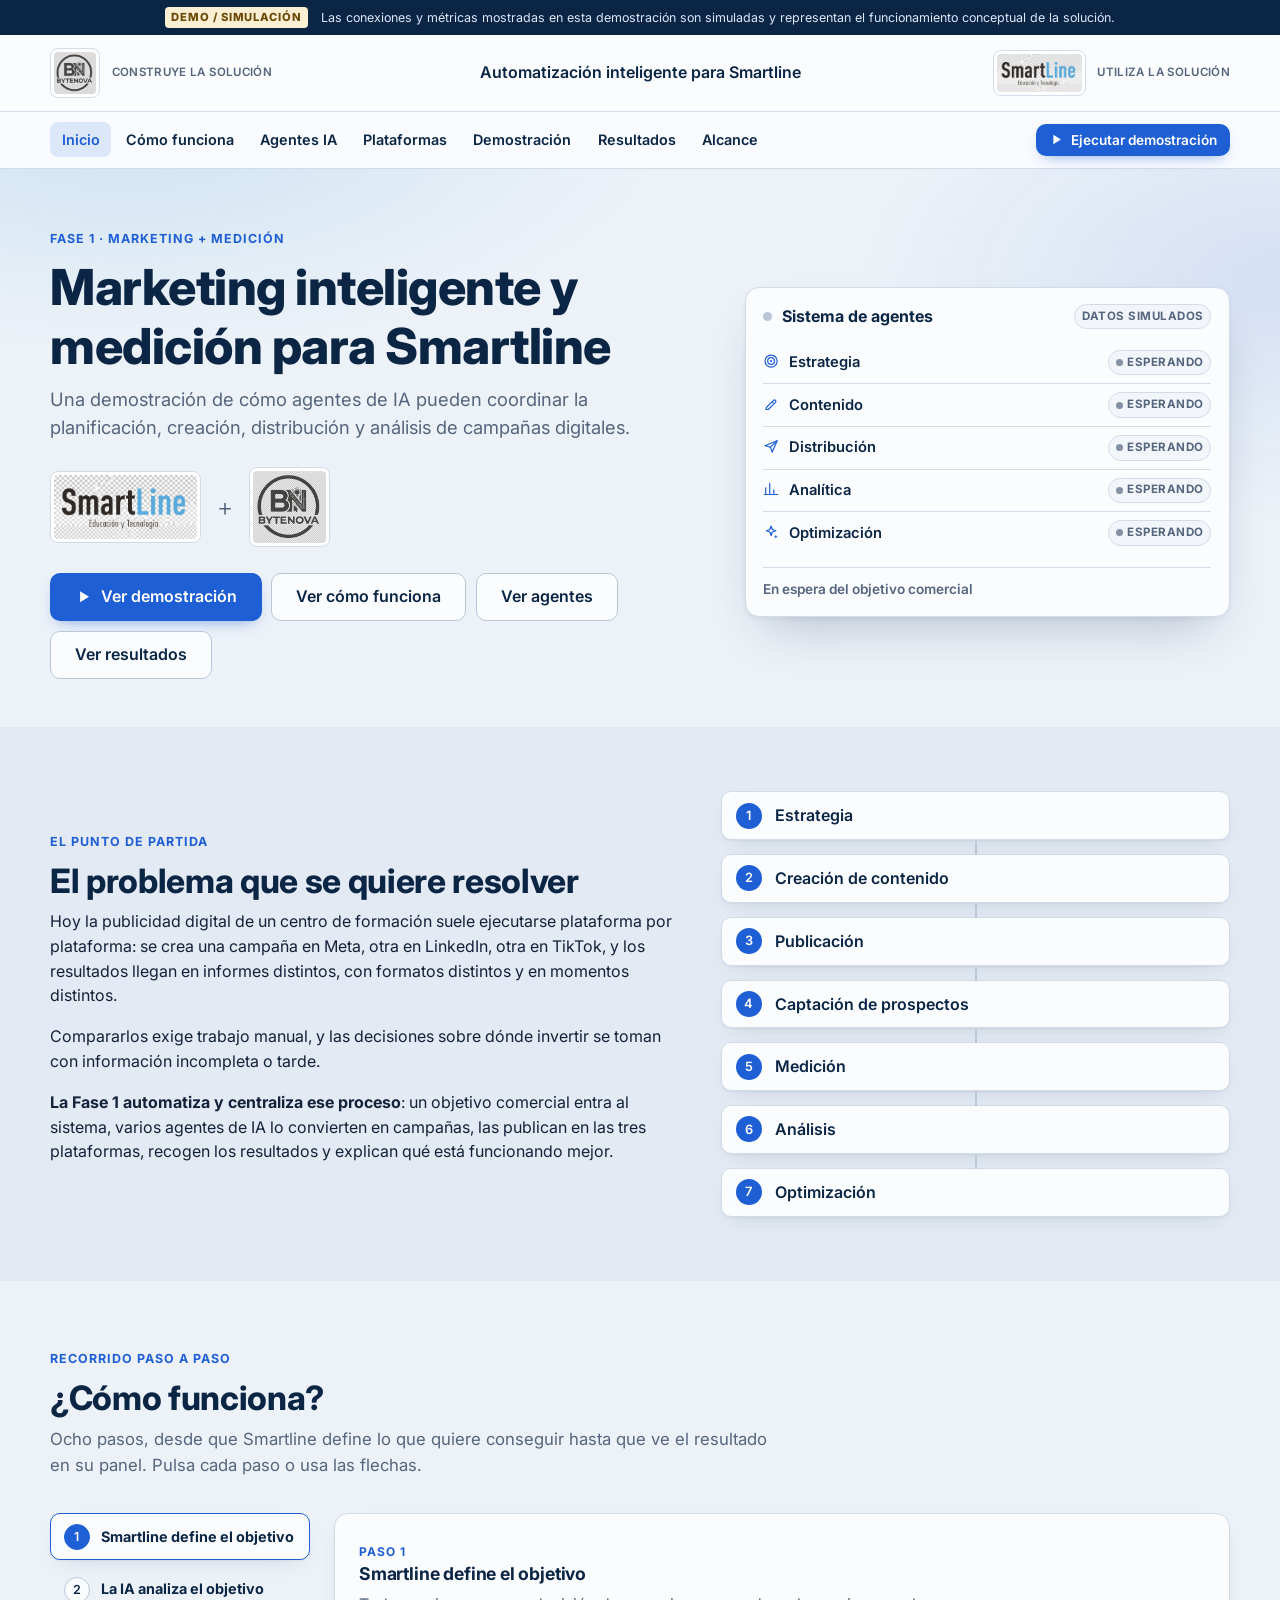
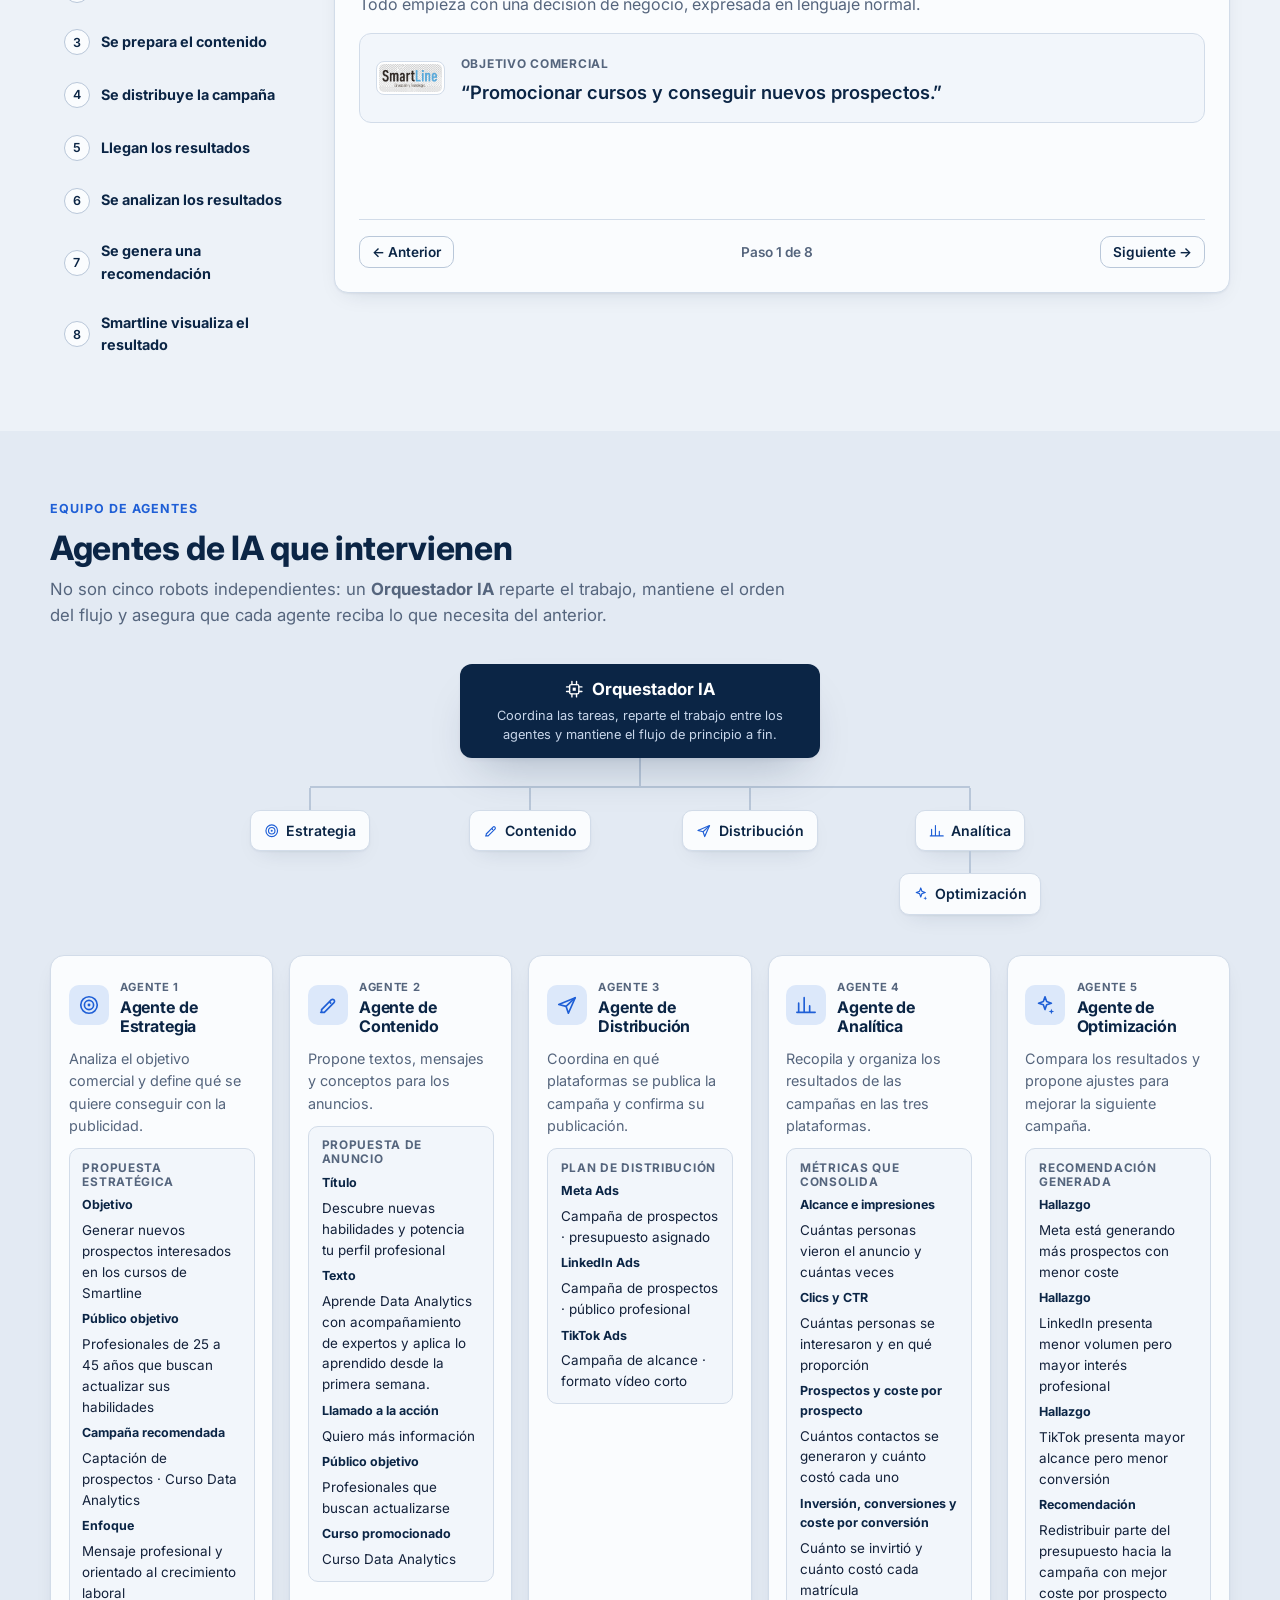
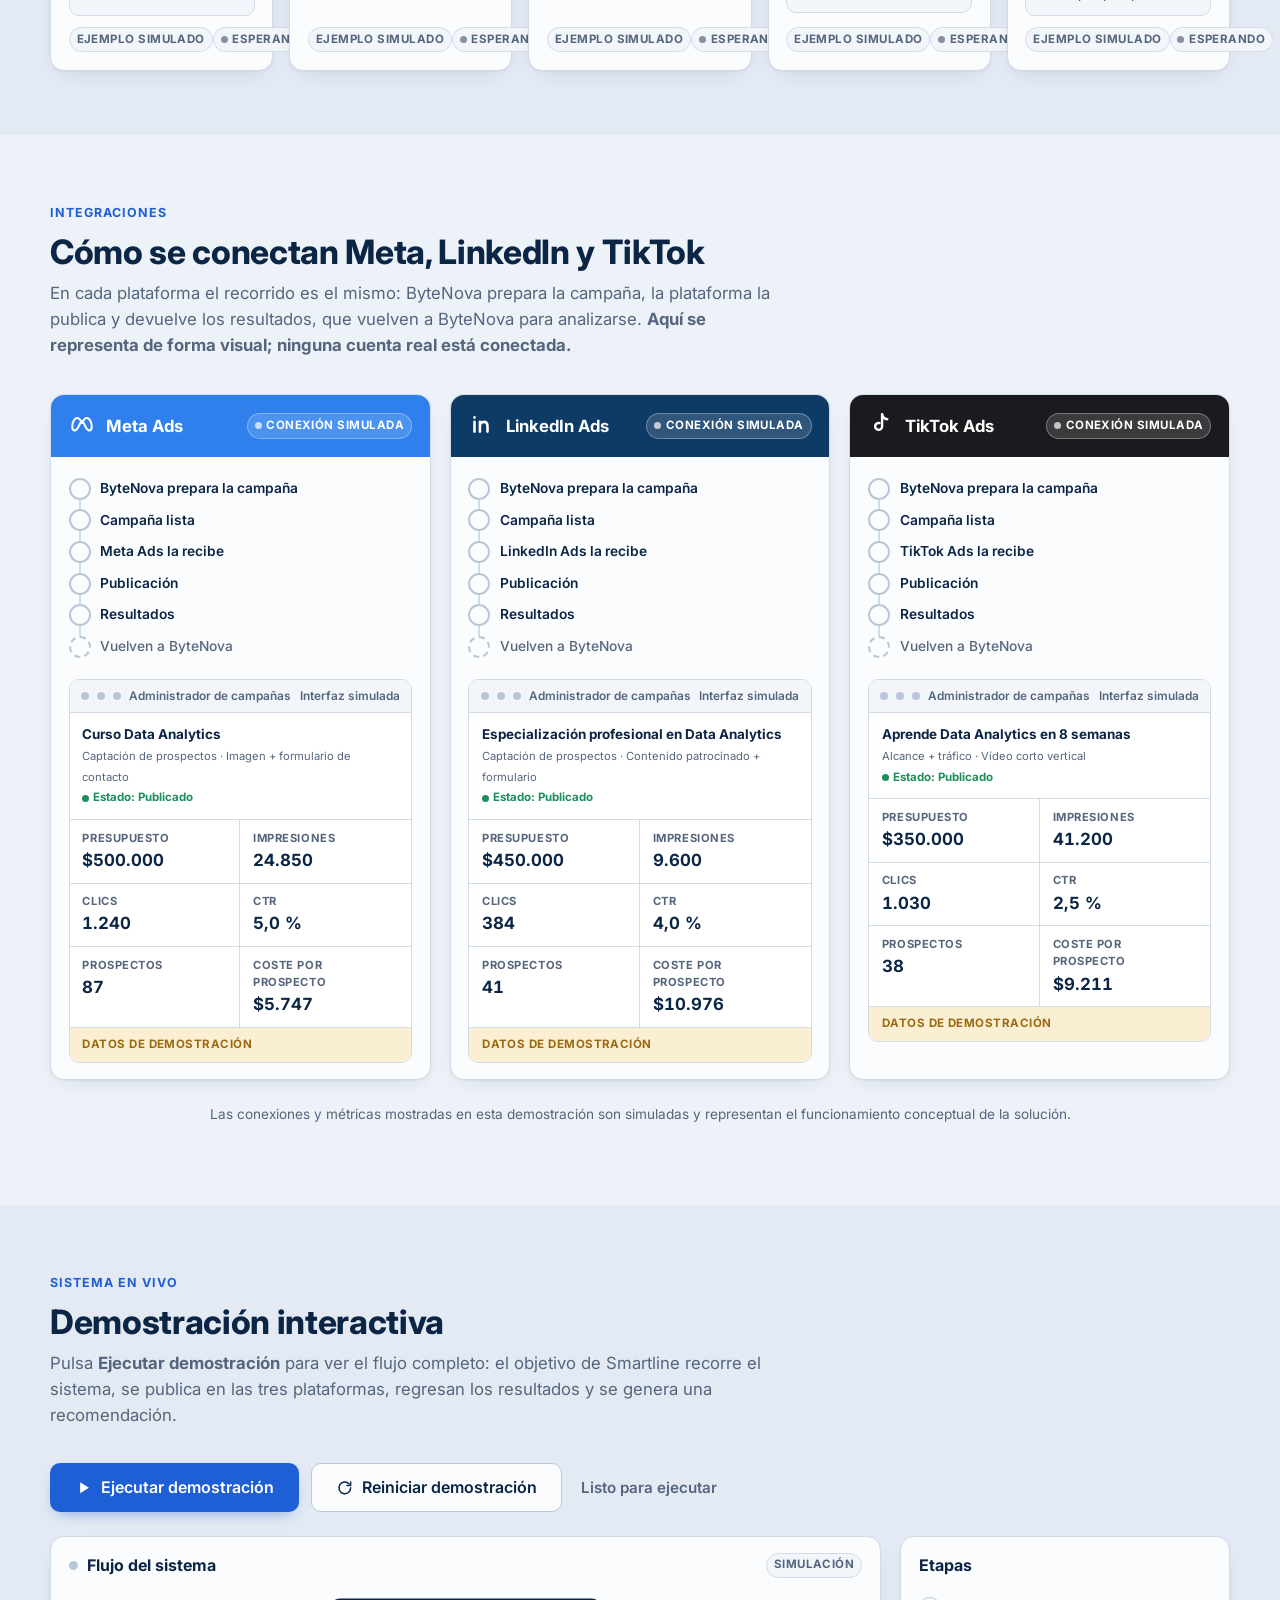
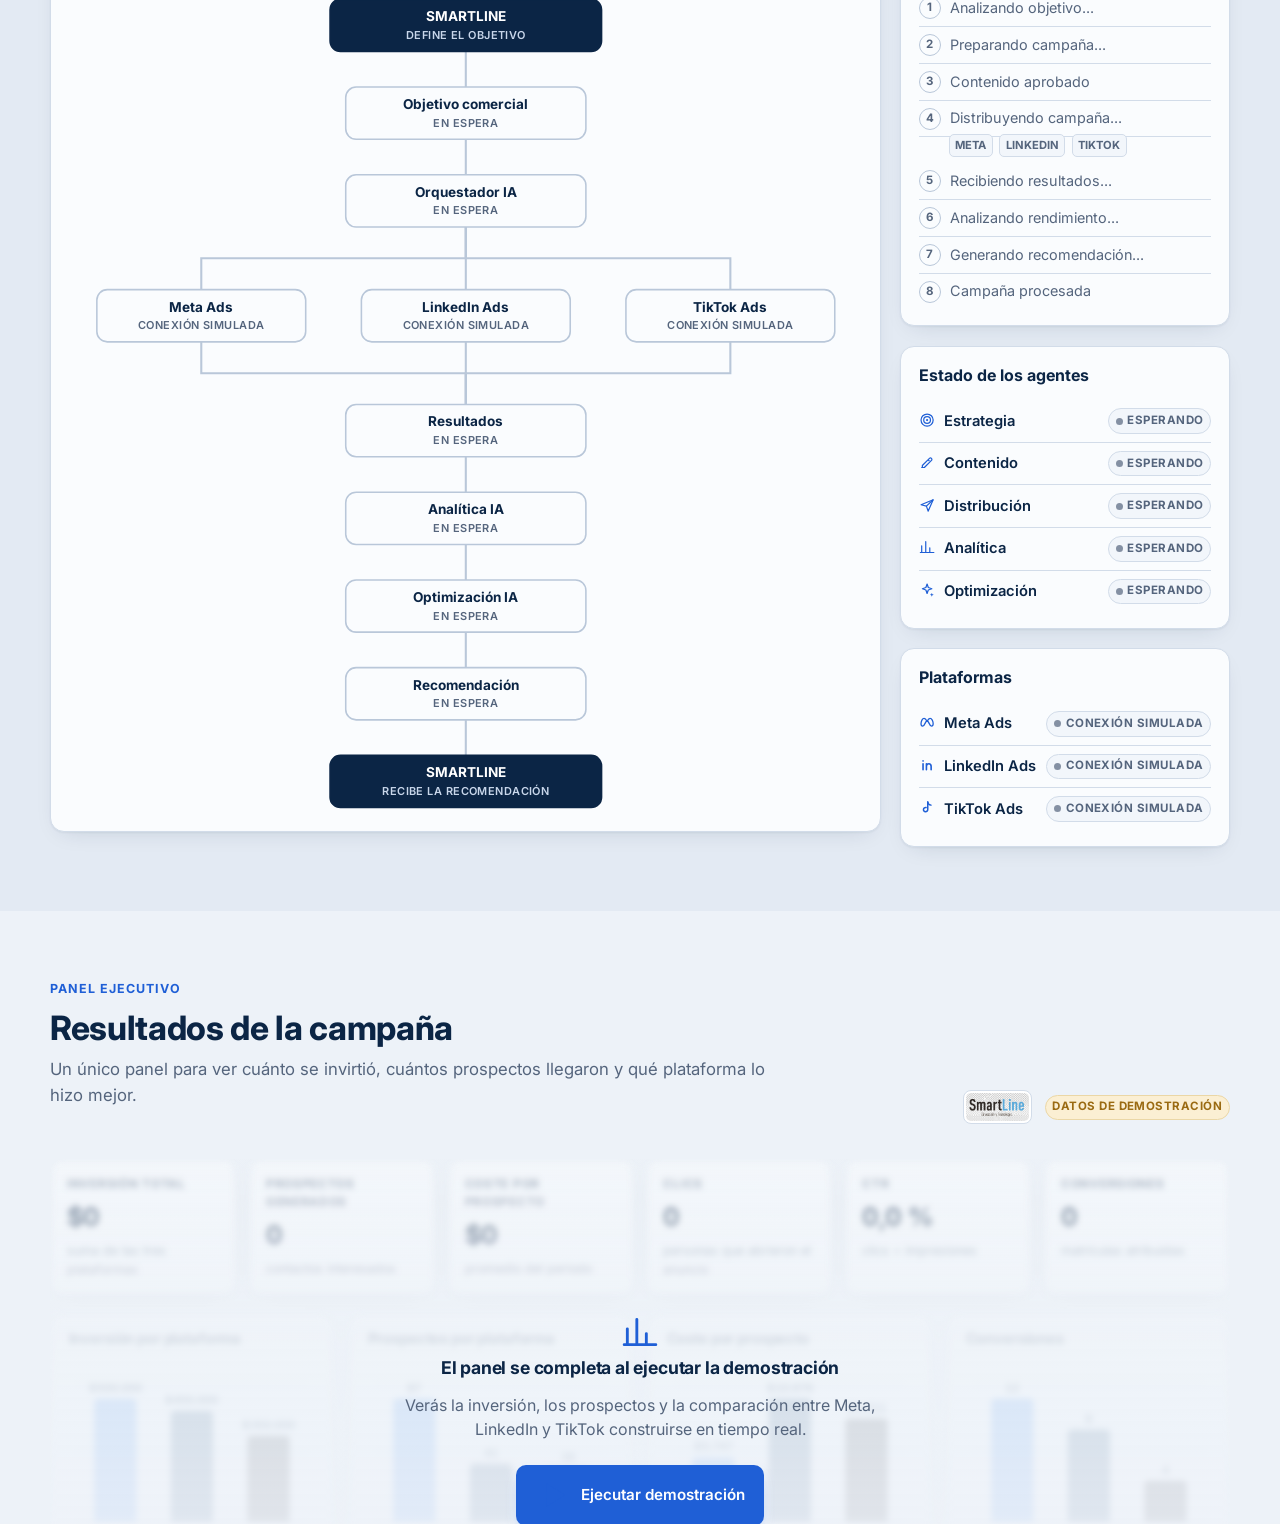
==== index.html @ 20c9255f "Demo comercial Fase 1 ByteNova → Smartline (marketing + medición) Aplicación web estática autoconten" ====
<!DOCTYPE html>
<html lang="es">
<head>
  <meta charset="UTF-8">
  <meta http-equiv="refresh" content="0; url=smartline-fase-1/">
  <title>Examples_Desarrollos · ByteNova</title>
</head>
<body style="font-family:sans-serif;padding:2rem;background:#EDF2F8;color:#13213A">
  <p>Redirigiendo a la demo <a href="smartline-fase-1/">Smartline · Fase 1</a>…</p>
</body>
</html>
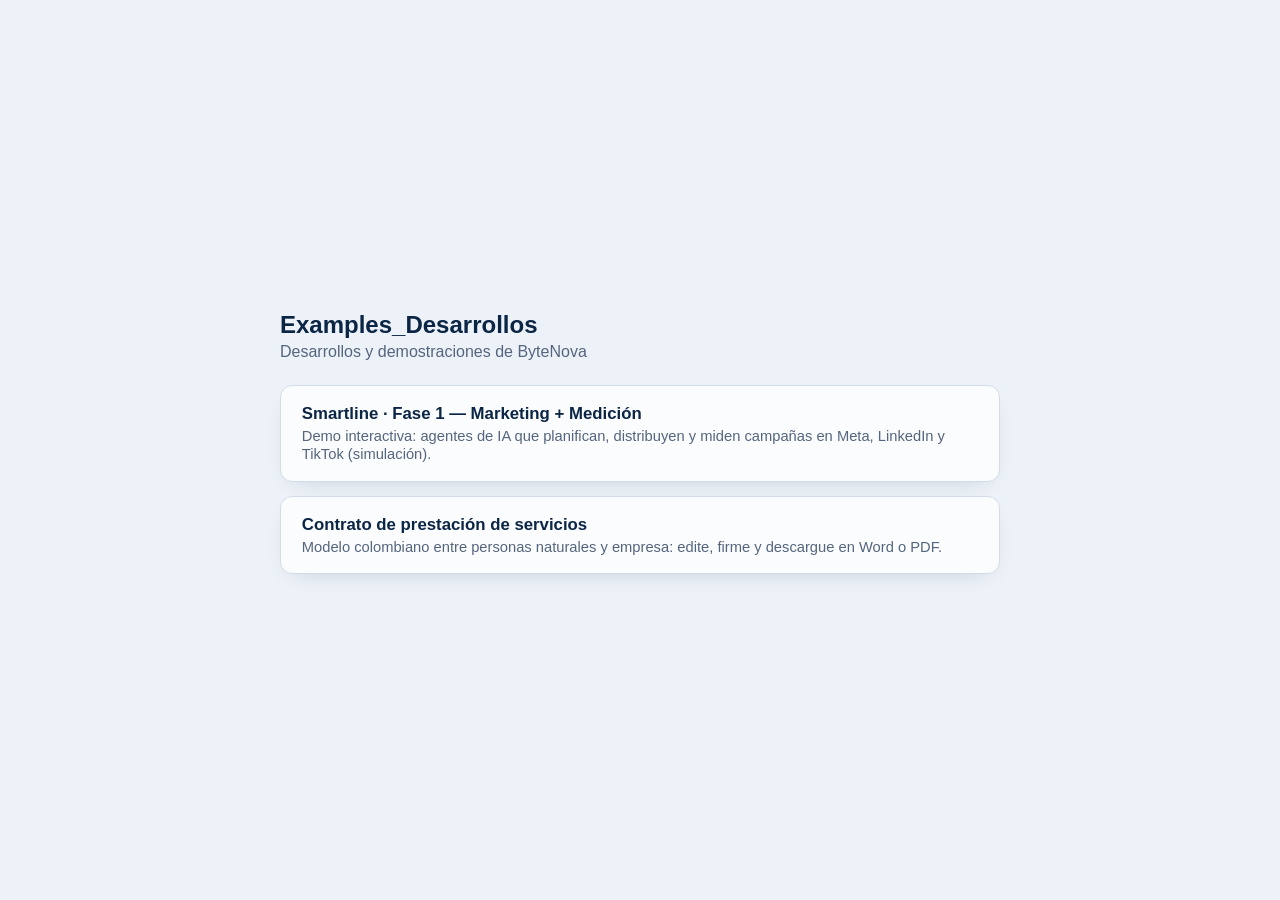
==== commit 3649f93a: "Contrato de prestación de servicios: editor web, firma y exportación Word/PDF Nueva carpeta contrato" ====
--- a/index.html
+++ b/index.html
@@ -2,10 +2,25 @@
 <html lang="es">
 <head>
   <meta charset="UTF-8">
-  <meta http-equiv="refresh" content="0; url=smartline-fase-1/">
+  <meta name="viewport" content="width=device-width, initial-scale=1.0">
   <title>Examples_Desarrollos · ByteNova</title>
+  <style>
+    body { margin: 0; min-height: 100vh; display: grid; place-items: center; background: #EDF2F8; color: #13213A; font-family: -apple-system, BlinkMacSystemFont, 'Segoe UI', Roboto, Helvetica, Arial, sans-serif; padding: 2rem 1rem; box-sizing: border-box; }
+    main { width: min(720px, 100%); }
+    h1 { font-size: 1.5rem; margin: 0 0 .25rem; color: #0B2545; }
+    p.sub { margin: 0 0 1.5rem; color: #55657D; }
+    a.card { display: block; background: #FAFCFE; border: 1px solid #D2DCE9; border-radius: 12px; padding: 1.1rem 1.3rem; text-decoration: none; color: inherit; margin-bottom: .9rem; box-shadow: 0 8px 24px -14px rgba(11,37,69,.25); }
+    a.card:hover { border-color: #1F5FD6; }
+    a.card strong { display: block; color: #0B2545; font-size: 1.05rem; margin-bottom: .2rem; }
+    a.card span { color: #55657D; font-size: .92rem; }
+  </style>
 </head>
-<body style="font-family:sans-serif;padding:2rem;background:#EDF2F8;color:#13213A">
-  <p>Redirigiendo a la demo <a href="smartline-fase-1/">Smartline · Fase 1</a>…</p>
+<body>
+  <main>
+    <h1>Examples_Desarrollos</h1>
+    <p class="sub">Desarrollos y demostraciones de ByteNova</p>
+    <a class="card" href="smartline-fase-1/"><strong>Smartline · Fase 1 — Marketing + Medición</strong><span>Demo interactiva: agentes de IA que planifican, distribuyen y miden campañas en Meta, LinkedIn y TikTok (simulación).</span></a>
+    <a class="card" href="contrato-servicios/"><strong>Contrato de prestación de servicios</strong><span>Modelo colombiano entre personas naturales y empresa: edite, firme y descargue en Word o PDF.</span></a>
+  </main>
 </body>
 </html>
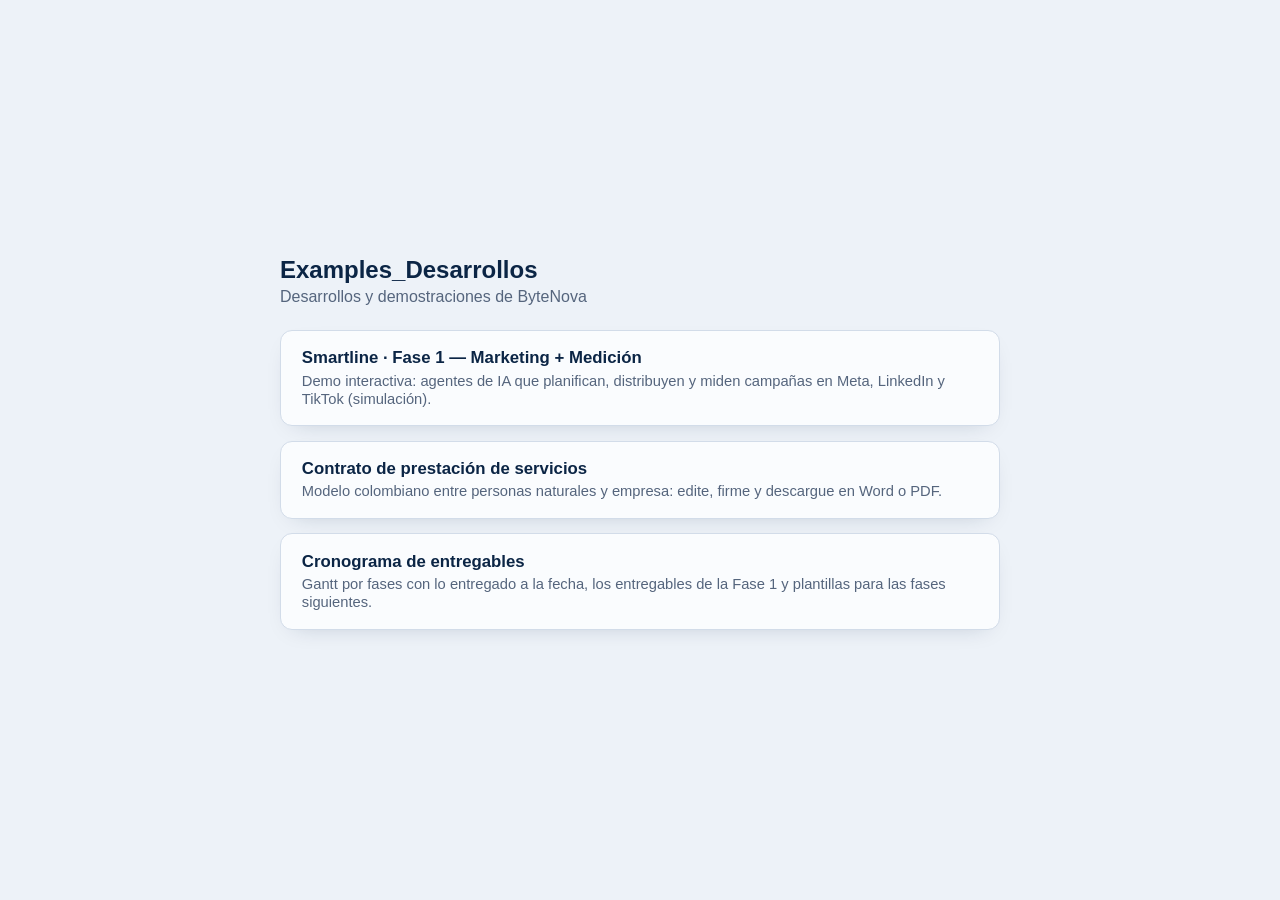
==== commit 2981e5ba: "Cronograma de entregables por fases (Gantt configurable) Nueva carpeta cronograma-entregables/: líne" ====
--- a/index.html
+++ b/index.html
@@ -21,6 +21,7 @@
     <p class="sub">Desarrollos y demostraciones de ByteNova</p>
     <a class="card" href="smartline-fase-1/"><strong>Smartline · Fase 1 — Marketing + Medición</strong><span>Demo interactiva: agentes de IA que planifican, distribuyen y miden campañas en Meta, LinkedIn y TikTok (simulación).</span></a>
     <a class="card" href="contrato-servicios/"><strong>Contrato de prestación de servicios</strong><span>Modelo colombiano entre personas naturales y empresa: edite, firme y descargue en Word o PDF.</span></a>
+    <a class="card" href="cronograma-entregables/"><strong>Cronograma de entregables</strong><span>Gantt por fases con lo entregado a la fecha, los entregables de la Fase 1 y plantillas para las fases siguientes.</span></a>
   </main>
 </body>
 </html>
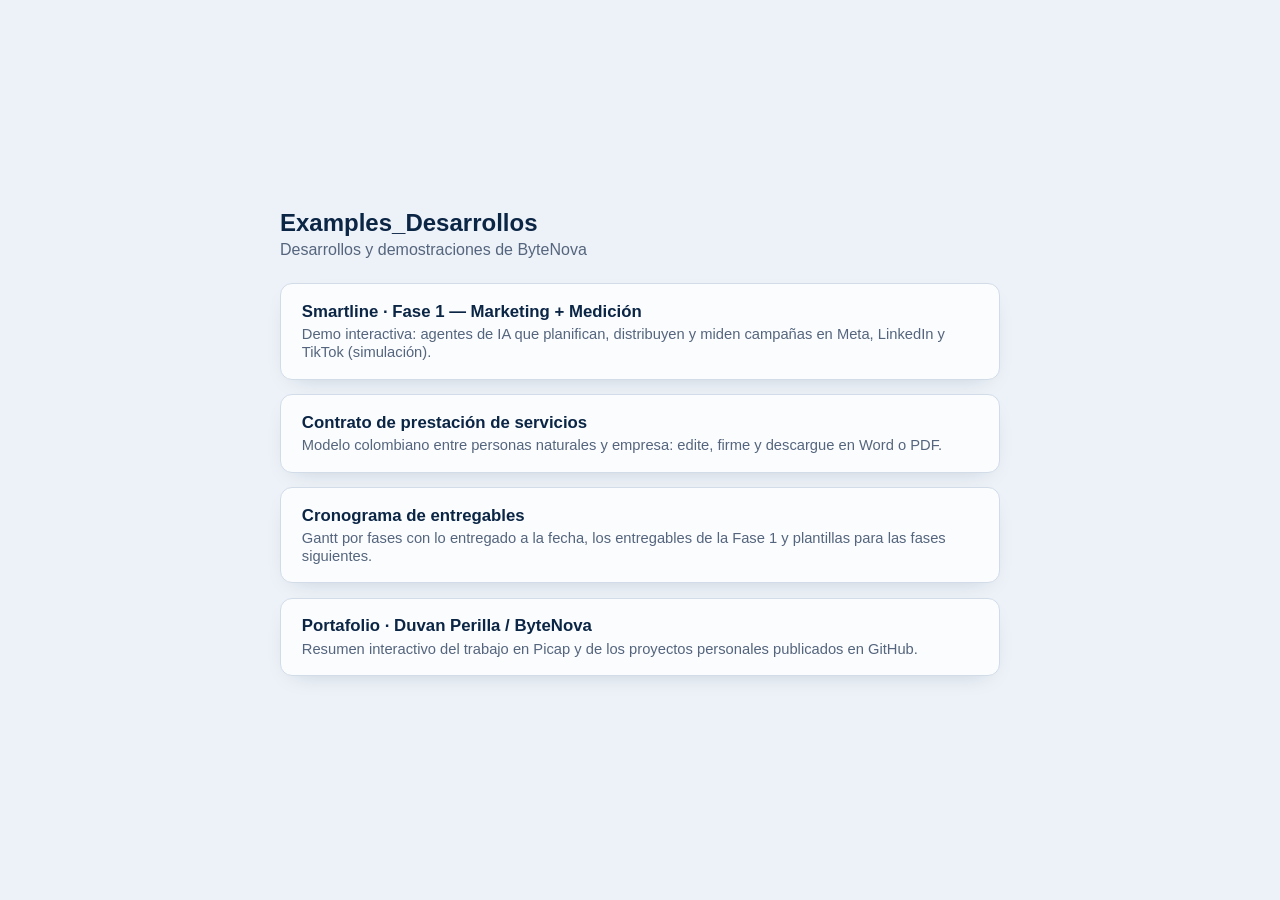
==== commit 6c01574f: "Portafolio interactivo de Duvan Perilla / ByteNova Nueva carpeta portafolio/: resumen animado del tr" ====
--- a/index.html
+++ b/index.html
@@ -22,6 +22,7 @@
     <a class="card" href="smartline-fase-1/"><strong>Smartline · Fase 1 — Marketing + Medición</strong><span>Demo interactiva: agentes de IA que planifican, distribuyen y miden campañas en Meta, LinkedIn y TikTok (simulación).</span></a>
     <a class="card" href="contrato-servicios/"><strong>Contrato de prestación de servicios</strong><span>Modelo colombiano entre personas naturales y empresa: edite, firme y descargue en Word o PDF.</span></a>
     <a class="card" href="cronograma-entregables/"><strong>Cronograma de entregables</strong><span>Gantt por fases con lo entregado a la fecha, los entregables de la Fase 1 y plantillas para las fases siguientes.</span></a>
+    <a class="card" href="portafolio/"><strong>Portafolio · Duvan Perilla / ByteNova</strong><span>Resumen interactivo del trabajo en Picap y de los proyectos personales publicados en GitHub.</span></a>
   </main>
 </body>
 </html>
